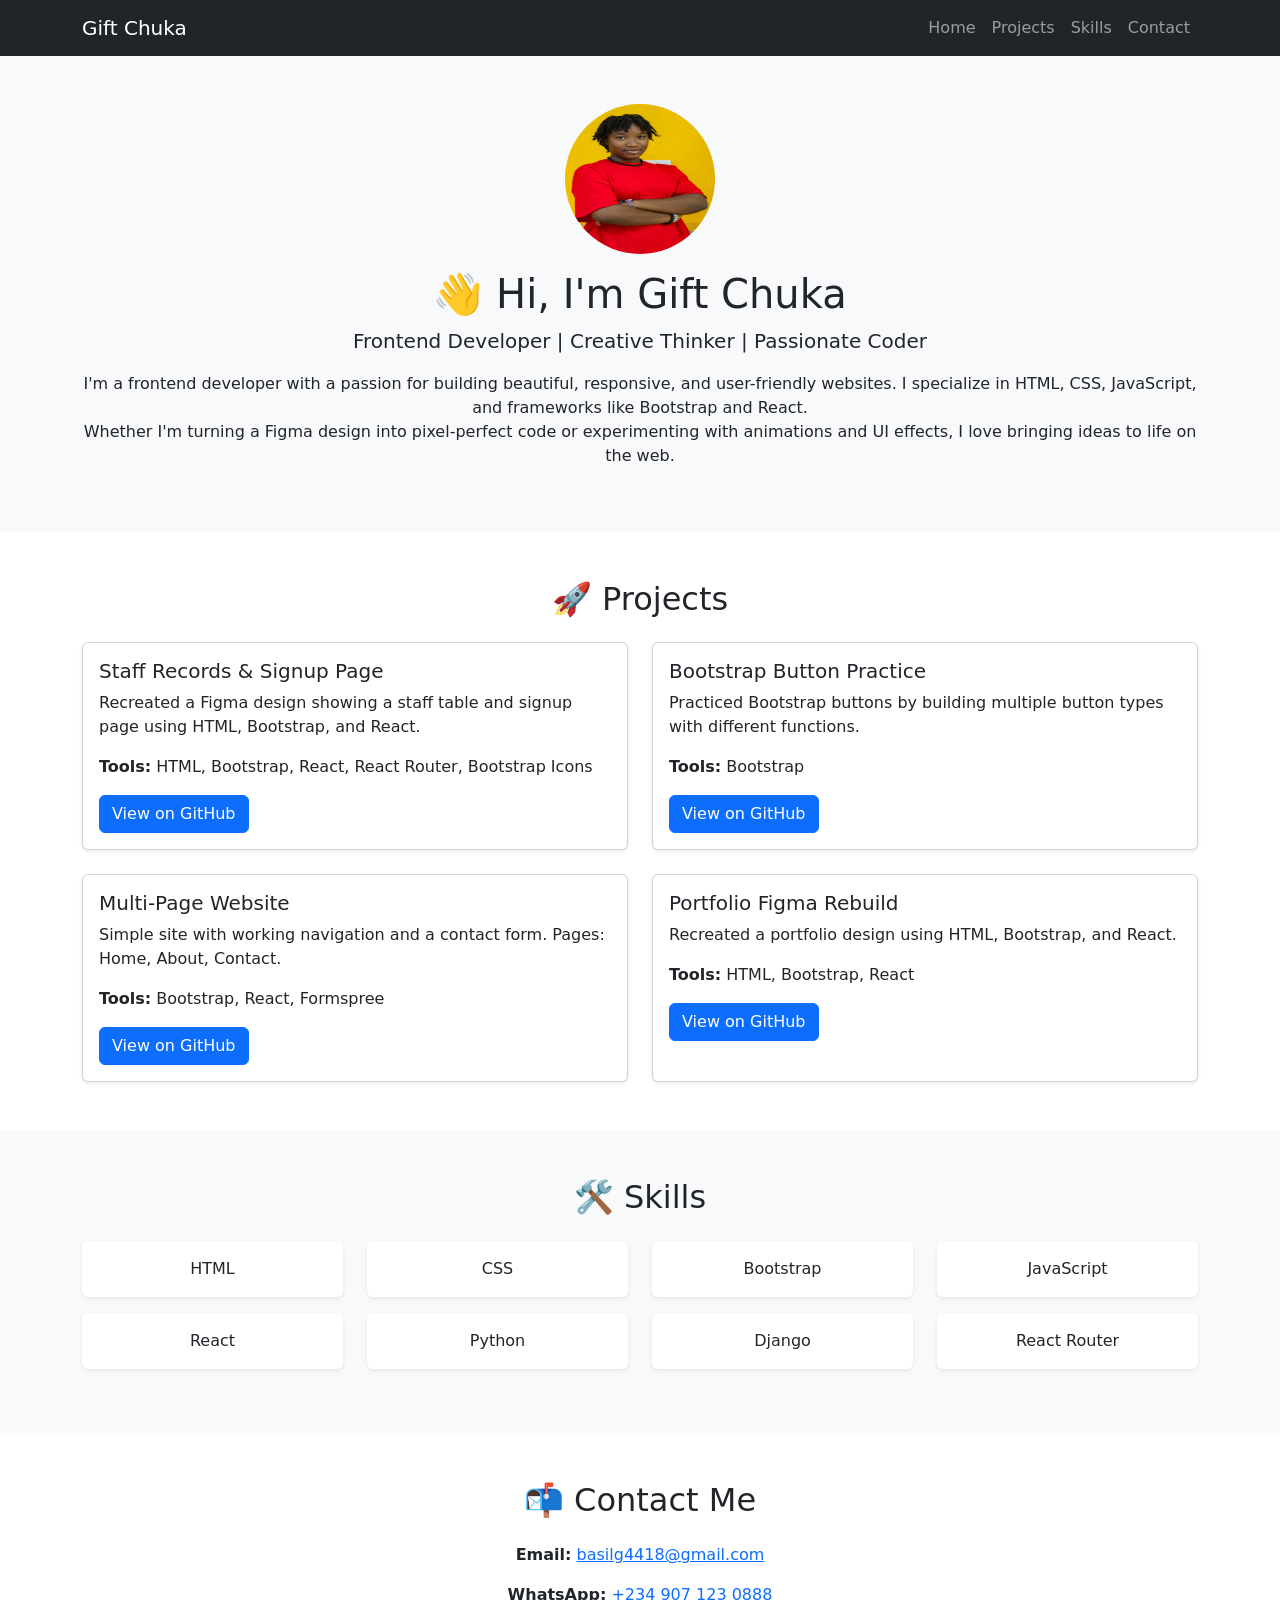
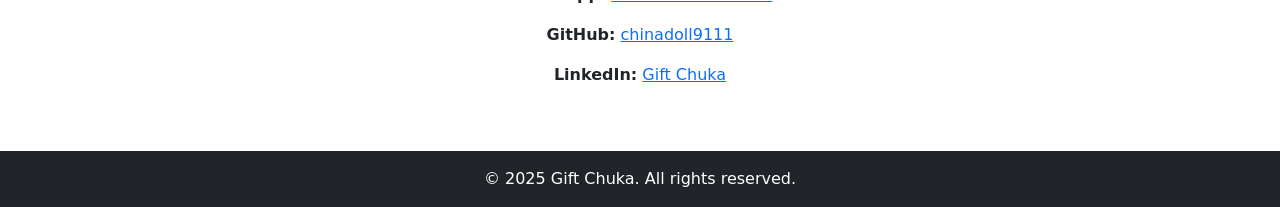
==== gift-portfolio/index.html @ 3a2b920d "this is my portfolio" ====
<!DOCTYPE html>
<html lang="en">
<head>
  <meta charset="UTF-8" />
  <meta name="viewport" content="width=device-width, initial-scale=1.0" />
  <title>Gift Chuka | Frontend Developer</title>
  <!-- Bootstrap CSS -->
  <link
    href="https://cdn.jsdelivr.net/npm/bootstrap@5.3.2/dist/css/bootstrap.min.css"
    rel="stylesheet"
  />
  <!-- Custom CSS -->
  <link rel="stylesheet" href="style.css" />
</head>
<body>

  <!-- Navbar -->
  <nav class="navbar navbar-expand-lg navbar-dark bg-dark sticky-top">
    <div class="container">
      <a class="navbar-brand" href="#">Gift Chuka</a>
      <button class="navbar-toggler" type="button" data-bs-toggle="collapse" data-bs-target="#navbarNav">
        <span class="navbar-toggler-icon"></span>
      </button>
      <div class="collapse navbar-collapse" id="navbarNav">
        <ul class="navbar-nav ms-auto">
          <li class="nav-item"><a class="nav-link" href="#about">Home</a></li>
          <li class="nav-item"><a class="nav-link" href="#projects">Projects</a></li>
          <li class="nav-item"><a class="nav-link" href="#skills">Skills</a></li>
          <li class="nav-item"><a class="nav-link" href="#contact">Contact</a></li>
        </ul>
      </div>
    </div>
  </nav>

  <!-- About Section -->
  <section id="about" class="py-5 bg-light text-center">
    <div class="container">
      <img src="gift.jpg" alt="Gift Chuka" class="rounded-circle mb-3" width="150" height="150" />
      <h1 class="mb-2">👋 Hi, I'm Gift Chuka</h1>
      <p class="lead">Frontend Developer | Creative Thinker | Passionate Coder</p>
      <p>
        I'm a frontend developer with a passion for building beautiful, responsive, and user-friendly websites.
        I specialize in HTML, CSS, JavaScript, and frameworks like Bootstrap and React.
        <br />
        Whether I'm turning a Figma design into pixel-perfect code or experimenting with animations and UI effects,
        I love bringing ideas to life on the web.
      </p>
    </div>
  </section>

  <!-- Bootstrap JS -->
  <script src="https://cdn.jsdelivr.net/npm/bootstrap@5.3.2/dist/js/bootstrap.bundle.min.js"></script>
  <!-- Projects Section -->
<section id="projects" class="py-5">
  <div class="container">
    <h2 class="text-center mb-4">🚀 Projects</h2>
    <div class="row g-4">

      <!-- Project 1 -->
      <div class="col-md-6">
        <div class="card h-100 shadow-sm">
          <div class="card-body">
            <h5 class="card-title">Staff Records & Signup Page</h5>
            <p class="card-text">
              Recreated a Figma design showing a staff table and signup page using HTML, Bootstrap, and React.
            </p>
            <p><strong>Tools:</strong> HTML, Bootstrap, React, React Router, Bootstrap Icons</p>
            <a href="https://github.com/chinadoll9111/finalproject" class="btn btn-primary" target="_blank">View on GitHub</a>
          </div>
        </div>
      </div>

      <!-- Project 2 -->
      <div class="col-md-6">
        <div class="card h-100 shadow-sm">
          <div class="card-body">
            <h5 class="card-title">Bootstrap Button Practice</h5>
            <p class="card-text">
              Practiced Bootstrap buttons by building multiple button types with different functions.
            </p>
            <p><strong>Tools:</strong> Bootstrap</p>
            <a href="https://github.com/chinadoll9111/assignmentpractice" class="btn btn-primary" target="_blank">View on GitHub</a>
          </div>
        </div>
      </div>

      <!-- Project 3 -->
      <div class="col-md-6">
        <div class="card h-100 shadow-sm">
          <div class="card-body">
            <h5 class="card-title">Multi-Page Website</h5>
            <p class="card-text">
              Simple site with working navigation and a contact form. Pages: Home, About, Contact.
            </p>
            <p><strong>Tools:</strong> Bootstrap, React, Formspree</p>
            <a href="https://github.com/chinadoll9111/mywebsite" class="btn btn-primary" target="_blank">View on GitHub</a>
          </div>
        </div>
      </div>

      <!-- Project 4 -->
      <div class="col-md-6">
        <div class="card h-100 shadow-sm">
          <div class="card-body">
            <h5 class="card-title">Portfolio Figma Rebuild</h5>
            <p class="card-text">
              Recreated a portfolio design using HTML, Bootstrap, and React.
            </p>
            <p><strong>Tools:</strong> HTML, Bootstrap, React</p>
            <a href="https://github.com/chinadoll9111/assignment1" class="btn btn-primary" target="_blank">View on GitHub</a>
          </div>
        </div>
      </div>

    </div>
  </div>
</section>
<!-- Skills Section -->
<section id="skills" class="bg-light py-5">
  <div class="container">
    <h2 class="text-center mb-4">🛠️ Skills</h2>
    <div class="row text-center">
      <div class="col-md-3 mb-3">
        <div class="p-3 bg-white shadow-sm rounded">HTML</div>
      </div>
      <div class="col-md-3 mb-3">
        <div class="p-3 bg-white shadow-sm rounded">CSS</div>
      </div>
      <div class="col-md-3 mb-3">
        <div class="p-3 bg-white shadow-sm rounded">Bootstrap</div>
      </div>
      <div class="col-md-3 mb-3">
        <div class="p-3 bg-white shadow-sm rounded">JavaScript</div>
      </div>
      <div class="col-md-3 mb-3">
        <div class="p-3 bg-white shadow-sm rounded">React</div>
      </div>
      <div class="col-md-3 mb-3">
        <div class="p-3 bg-white shadow-sm rounded">Python</div>
      </div>
      <div class="col-md-3 mb-3">
        <div class="p-3 bg-white shadow-sm rounded">Django</div>
      </div>
      <div class="col-md-3 mb-3">
        <div class="p-3 bg-white shadow-sm rounded">React Router</div>
      </div>
      
    </div>
  </div>
</section>
<!-- Contact Section -->
<section id="contact" class="py-5">
  <div class="container">
    <h2 class="text-center mb-4">📬 Contact Me</h2>
    <div class="row justify-content-center">
      <div class="col-md-6 text-center">
        <p><strong>Email:</strong> <a href="mailto:basilg4418@gmail.com">basilg4418@gmail.com</a></p>
        <p><strong>WhatsApp:</strong> <a href="https://wa.me/2349071230888" target="_blank">+234 907 123 0888</a></p>
        <p><strong>GitHub:</strong> <a href="https://github.com/chinadoll9111" target="_blank">chinadoll9111</a></p>
        <p><strong>LinkedIn:</strong> <a href="https://www.linkedin.com/in/gift-chuka-6669082b2" target="_blank">Gift Chuka</a></p>
      </div>
    </div>
  </div>
</section>
<!-- Footer -->
<footer class="bg-dark text-white text-center py-3">
  <p class="mb-0">&copy; 2025 Gift Chuka. All rights reserved.</p>
</footer>

</body>
</html>
---- gift-portfolio/style.css ----
body {
  scroll-behavior: smooth;
}

section {
  padding-top: 60px;
  padding-bottom: 60px;
}
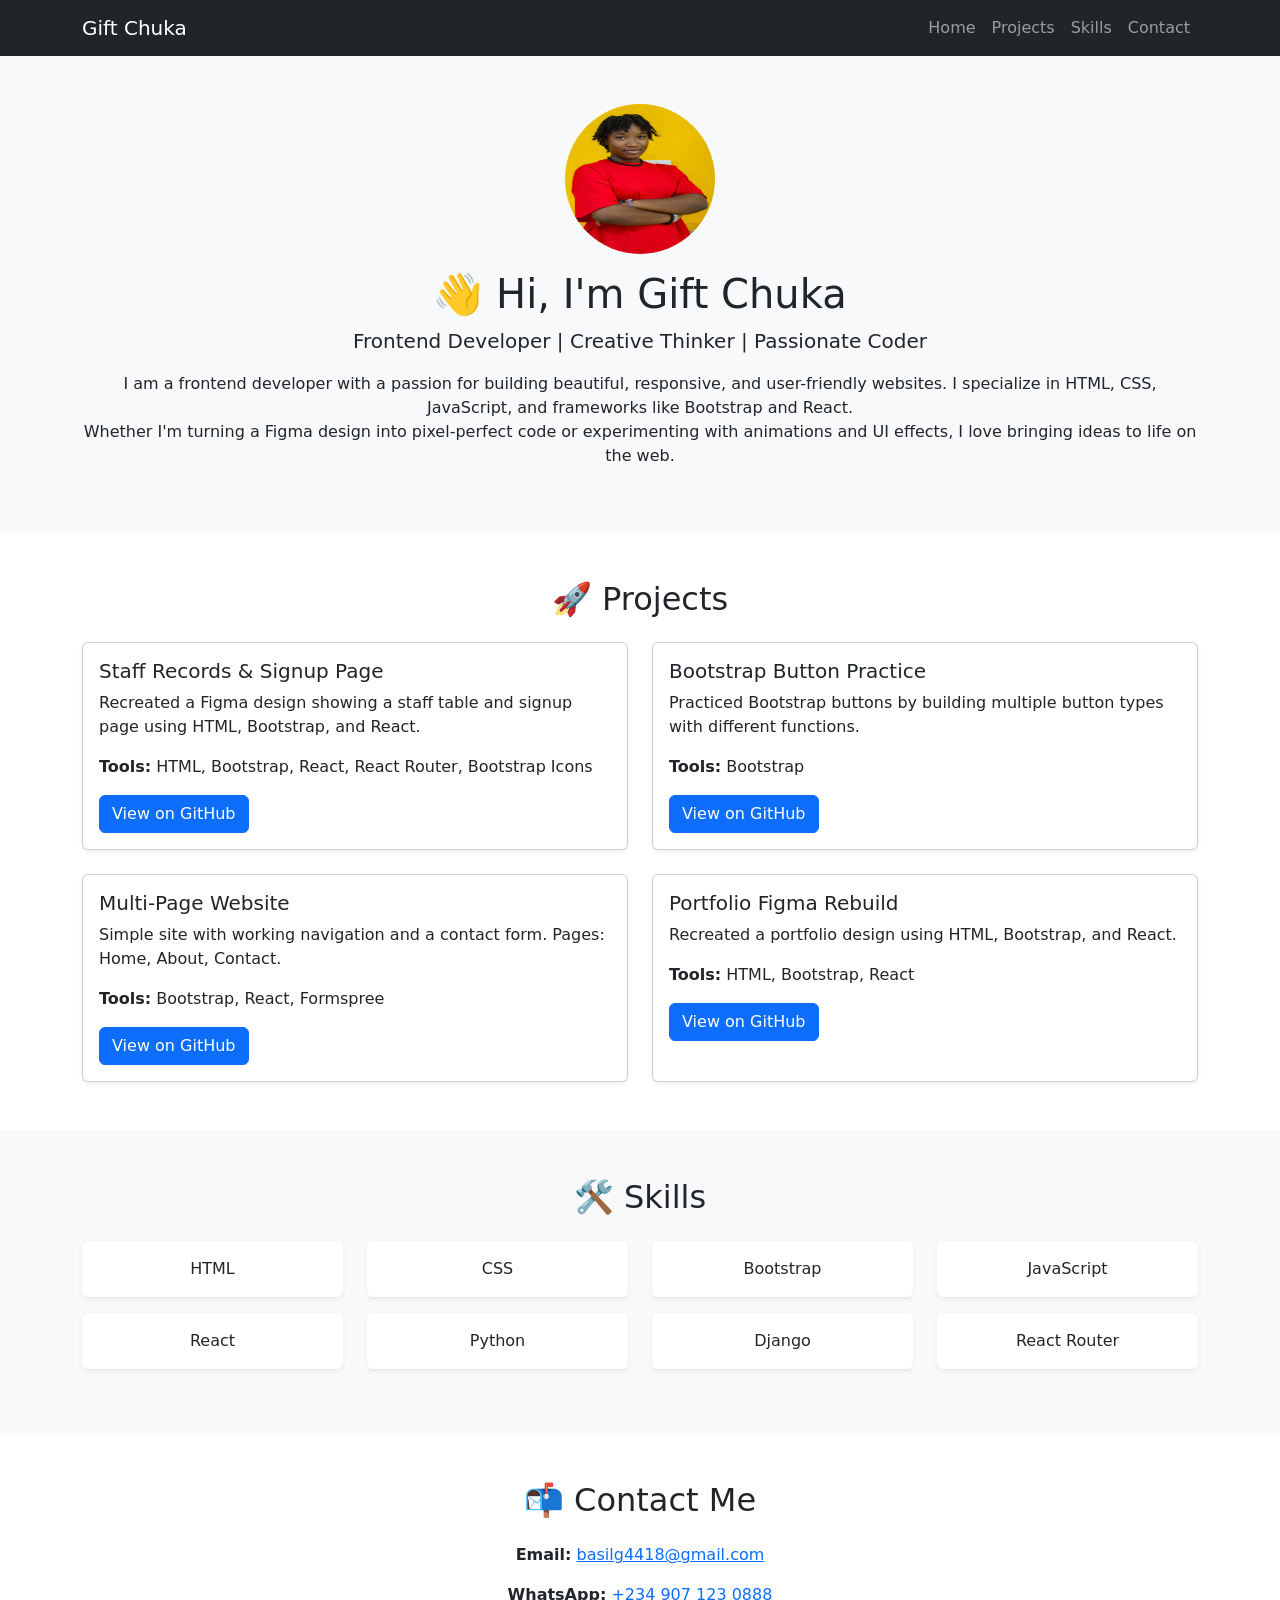
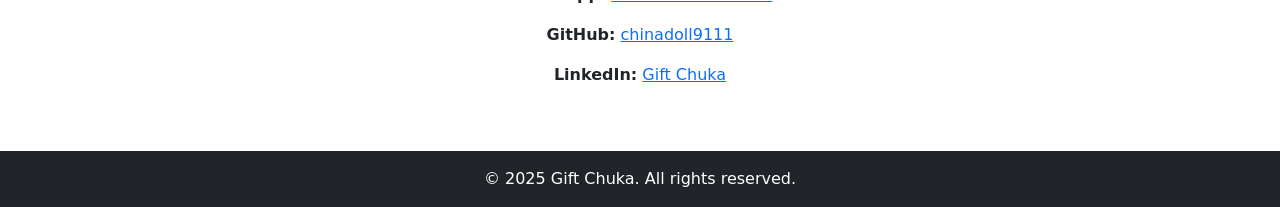
==== commit be4a81d9: "Update portfolio layout" ====
--- a/gift-portfolio/index.html
+++ b/gift-portfolio/index.html
@@ -39,7 +39,7 @@
       <h1 class="mb-2">👋 Hi, I'm Gift Chuka</h1>
       <p class="lead">Frontend Developer | Creative Thinker | Passionate Coder</p>
       <p>
-        I'm a frontend developer with a passion for building beautiful, responsive, and user-friendly websites.
+        I am a frontend developer with a passion for building beautiful, responsive, and user-friendly websites.
         I specialize in HTML, CSS, JavaScript, and frameworks like Bootstrap and React.
         <br />
         Whether I'm turning a Figma design into pixel-perfect code or experimenting with animations and UI effects,
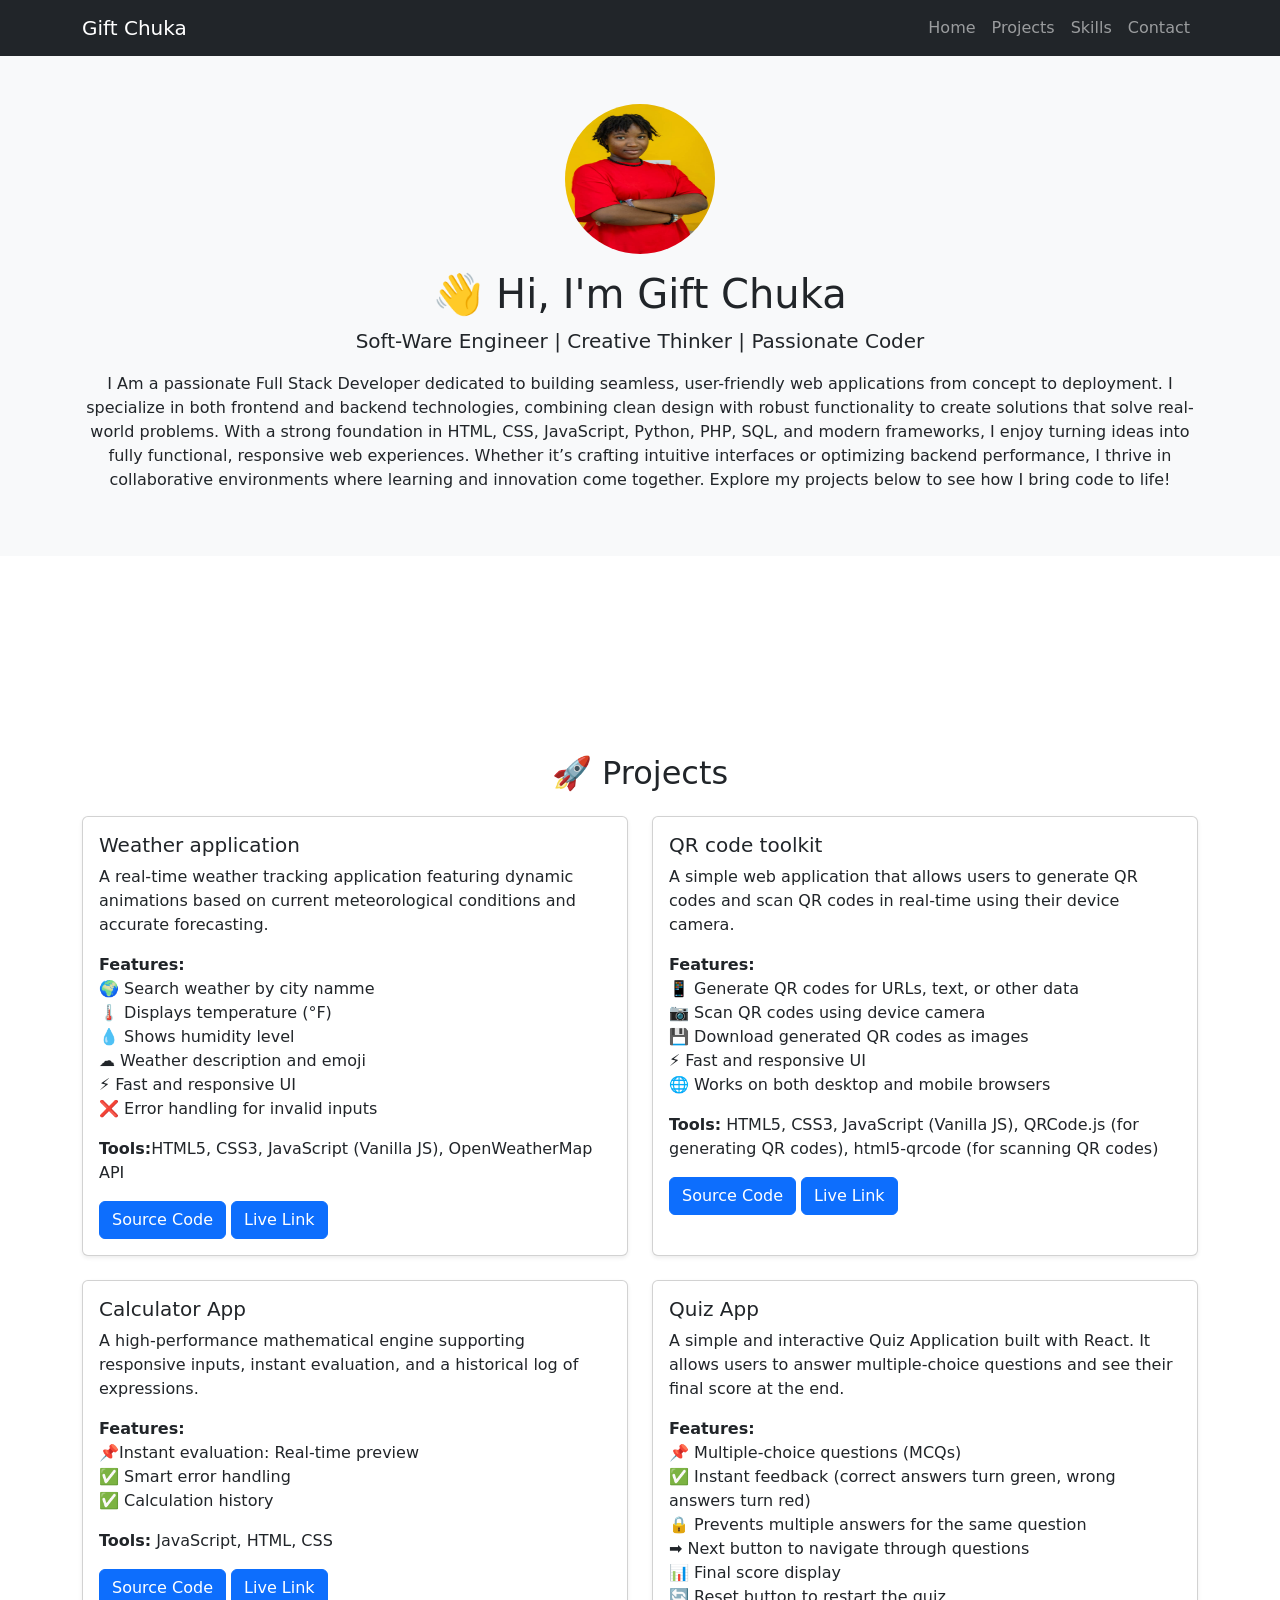
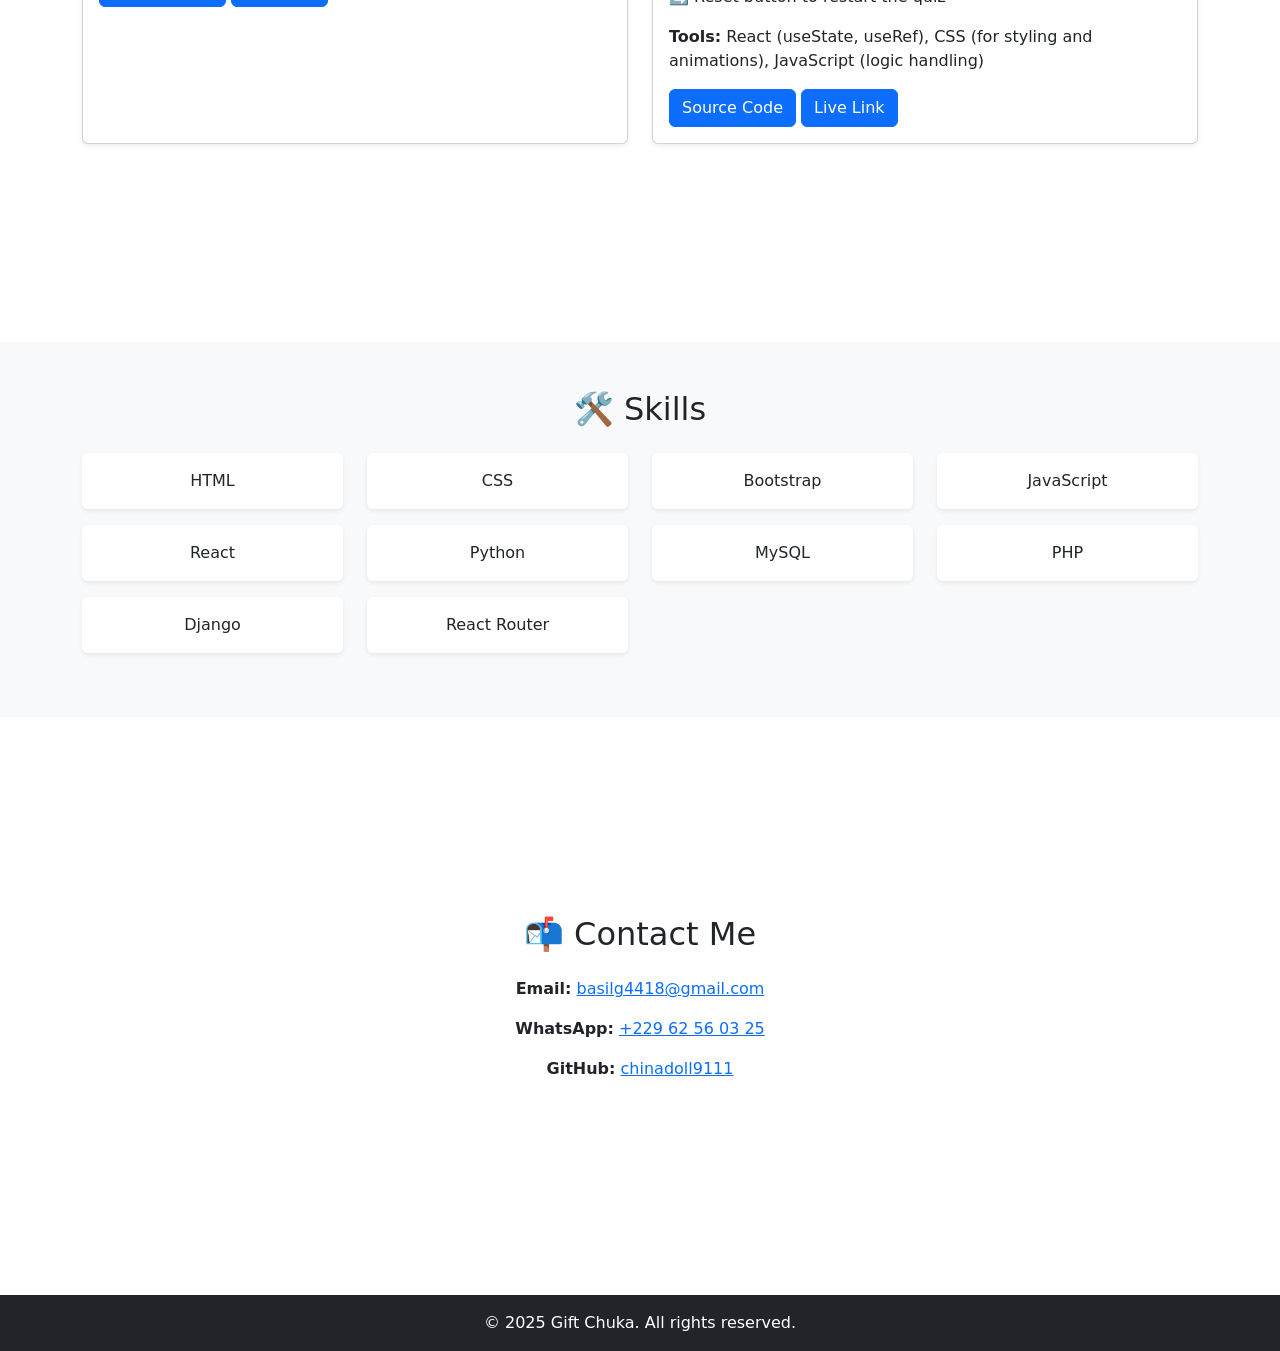
==== commit 3c3ebb10: "i updated my projects" ====
--- a/gift-portfolio/index.html
+++ b/gift-portfolio/index.html
@@ -37,13 +37,13 @@
     <div class="container">
       <img src="gift.jpg" alt="Gift Chuka" class="rounded-circle mb-3" width="150" height="150" />
       <h1 class="mb-2">👋 Hi, I'm Gift Chuka</h1>
-      <p class="lead">Frontend Developer | Creative Thinker | Passionate Coder</p>
+      <p class="lead">Soft-Ware Engineer | Creative Thinker | Passionate Coder</p>
       <p>
-        I am a frontend developer with a passion for building beautiful, responsive, and user-friendly websites.
-        I specialize in HTML, CSS, JavaScript, and frameworks like Bootstrap and React.
-        <br />
-        Whether I'm turning a Figma design into pixel-perfect code or experimenting with animations and UI effects,
-        I love bringing ideas to life on the web.
+      I Am a passionate Full Stack Developer dedicated to building seamless, user-friendly web applications from concept to deployment. I specialize in both frontend and backend technologies, combining clean design with robust functionality to create solutions that solve real-world problems.
+
+With a strong foundation in HTML, CSS, JavaScript, Python, PHP, SQL, and modern frameworks, I enjoy turning ideas into fully functional, responsive web experiences. Whether it’s crafting intuitive interfaces or optimizing backend performance, I thrive in collaborative environments where learning and innovation come together.
+
+Explore my projects below to see how I bring code to life!
       </p>
     </div>
   </section>
@@ -60,12 +60,16 @@
       <div class="col-md-6">
         <div class="card h-100 shadow-sm">
           <div class="card-body">
-            <h5 class="card-title">Staff Records & Signup Page</h5>
+            <h5 class="card-title">Weather application</h5>
             <p class="card-text">
-              Recreated a Figma design showing a staff table and signup page using HTML, Bootstrap, and React.
+              A real-time weather tracking application featuring dynamic animations based on current meteorological conditions and accurate forecasting.
             </p>
-            <p><strong>Tools:</strong> HTML, Bootstrap, React, React Router, Bootstrap Icons</p>
-            <a href="https://github.com/chinadoll9111/finalproject" class="btn btn-primary" target="_blank">View on GitHub</a>
+            <p><strong>Features:</strong> </br>🌍 Search weather by city namme </br>🌡️ Displays temperature (°F) </br>💧 Shows humidity level </br>☁️ Weather description and emoji
+            </br>⚡ Fast and responsive UI
+          </br>❌ Error handling for invalid inputs</p>
+            <p><strong>Tools:</strong>HTML5, CSS3, JavaScript (Vanilla JS), OpenWeatherMap API</p>
+            <a href="https://github.com/chinadoll9111/Weather-App" class="btn btn-primary" target="_blank">Source Code</a>
+            <a href="https://gift-weather-app.netlify.app/" class="btn btn-primary" target="_blank">Live Link</a>
           </div>
         </div>
       </div>
@@ -74,12 +78,16 @@
       <div class="col-md-6">
         <div class="card h-100 shadow-sm">
           <div class="card-body">
-            <h5 class="card-title">Bootstrap Button Practice</h5>
+            <h5 class="card-title">QR code toolkit</h5>
             <p class="card-text">
-              Practiced Bootstrap buttons by building multiple button types with different functions.
+              A simple web application that allows users to generate QR codes and scan QR codes in real-time using their device camera.
             </p>
-            <p><strong>Tools:</strong> Bootstrap</p>
-            <a href="https://github.com/chinadoll9111/assignmentpractice" class="btn btn-primary" target="_blank">View on GitHub</a>
+            <p><strong>Features:</strong> </br>📱 Generate QR codes for URLs, text, or other data 
+            </br>📷 Scan QR codes using device camera </br>💾 Download generated QR codes as images 
+          </br>⚡ Fast and responsive UI </br> 🌐 Works on both desktop and mobile browsers
+            <p><strong>Tools:</strong> HTML5, CSS3, JavaScript (Vanilla JS), QRCode.js (for generating QR codes), html5-qrcode (for scanning QR codes)</p>
+            <a href="https://github.com/chinadoll9111/qr-code-scanner" class="btn btn-primary" target="_blank">Source Code</a>
+            <a href="https://gift-qr-code-scanner.netlify.app/" class="btn btn-primary" target="_blank">Live Link</a>
           </div>
         </div>
       </div>
@@ -88,12 +96,14 @@
       <div class="col-md-6">
         <div class="card h-100 shadow-sm">
           <div class="card-body">
-            <h5 class="card-title">Multi-Page Website</h5>
+            <h5 class="card-title">Calculator App</h5>
             <p class="card-text">
-              Simple site with working navigation and a contact form. Pages: Home, About, Contact.
+              A high-performance mathematical engine supporting responsive inputs, instant evaluation, and a historical log of expressions.
             </p>
-            <p><strong>Tools:</strong> Bootstrap, React, Formspree</p>
-            <a href="https://github.com/chinadoll9111/mywebsite" class="btn btn-primary" target="_blank">View on GitHub</a>
+            <p><strong>Features:</strong> </br>📌Instant evaluation: Real-time preview </br>✅ Smart error handling </br>✅ Calculation history
+            <p><strong>Tools:</strong> JavaScript, HTML, CSS</p>
+            <a href="https://github.com/chinadoll9111/Calculator-App" class="btn btn-primary" target="_blank">Source Code</a>
+            <a href="https://gift-calculator-app.netlify.app/" class="btn btn-primary" target="_blank">Live Link</a>
           </div>
         </div>
       </div>
@@ -102,12 +112,18 @@
       <div class="col-md-6">
         <div class="card h-100 shadow-sm">
           <div class="card-body">
-            <h5 class="card-title">Portfolio Figma Rebuild</h5>
+            <h5 class="card-title">Quiz App</h5>
             <p class="card-text">
-              Recreated a portfolio design using HTML, Bootstrap, and React.
+              A simple and interactive Quiz Application built with React.
+              It allows users to answer multiple-choice questions and see their final score at the end.
             </p>
-            <p><strong>Tools:</strong> HTML, Bootstrap, React</p>
-            <a href="https://github.com/chinadoll9111/assignment1" class="btn btn-primary" target="_blank">View on GitHub</a>
+            <p><strong>Features:</strong> </br>📌 Multiple-choice questions (MCQs) 
+            </br>✅ Instant feedback (correct answers turn green, wrong answers turn red) 
+            </br>🔒 Prevents multiple answers for the same question </br>➡️ Next button to navigate through questions 
+            </br> 📊 Final score display </br> 🔄 Reset button to restart the quiz
+            <p><strong>Tools:</strong> React (useState, useRef), CSS (for styling and animations), JavaScript (logic handling)</p>
+            <a href="https://github.com/chinadoll9111/Quiz-App" class="btn btn-primary" target="_blank">Source Code</a>
+            <a href="https://gift-quiz-app.netlify.app/" class="btn btn-primary" target="_blank">Live Link</a>
           </div>
         </div>
       </div>
@@ -139,6 +155,12 @@
         <div class="p-3 bg-white shadow-sm rounded">Python</div>
       </div>
       <div class="col-md-3 mb-3">
+        <div class="p-3 bg-white shadow-sm rounded">MySQL</div>
+      </div>
+      <div class="col-md-3 mb-3">
+        <div class="p-3 bg-white shadow-sm rounded">PHP</div>
+      </div>
+      <div class="col-md-3 mb-3">
         <div class="p-3 bg-white shadow-sm rounded">Django</div>
       </div>
       <div class="col-md-3 mb-3">
@@ -155,9 +177,9 @@
     <div class="row justify-content-center">
       <div class="col-md-6 text-center">
         <p><strong>Email:</strong> <a href="mailto:basilg4418@gmail.com">basilg4418@gmail.com</a></p>
-        <p><strong>WhatsApp:</strong> <a href="https://wa.me/2349071230888" target="_blank">+234 907 123 0888</a></p>
+        <p><strong>WhatsApp:</strong> <a href="https://wa.me/22962560325" target="_blank">+229 62 56 03 25</a></p>
         <p><strong>GitHub:</strong> <a href="https://github.com/chinadoll9111" target="_blank">chinadoll9111</a></p>
-        <p><strong>LinkedIn:</strong> <a href="https://www.linkedin.com/in/gift-chuka-6669082b2" target="_blank">Gift Chuka</a></p>
+        
       </div>
     </div>
   </div>
--- a/gift-portfolio/style.css
+++ b/gift-portfolio/style.css
@@ -5,4 +5,5 @@
 section {
   padding-top: 60px;
   padding-bottom: 60px;
+  margin-bottom: 150px;
 }
